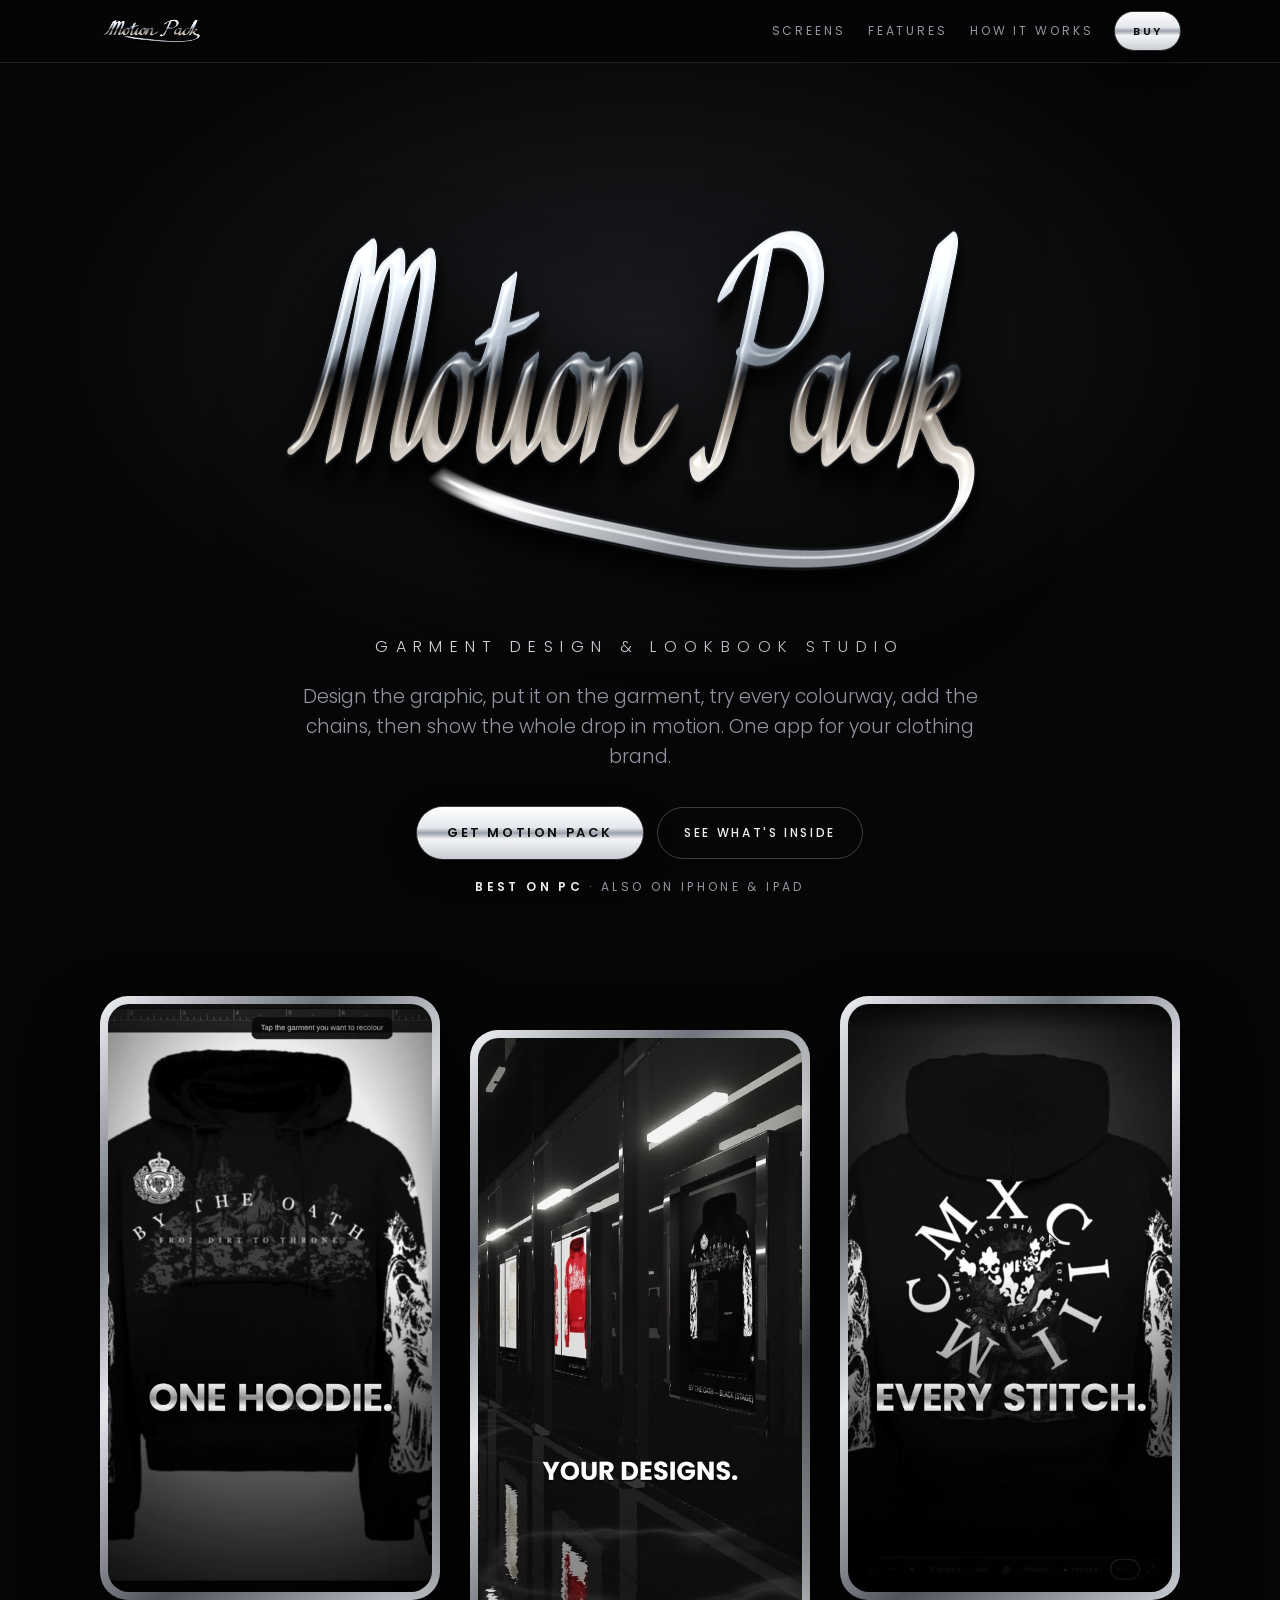
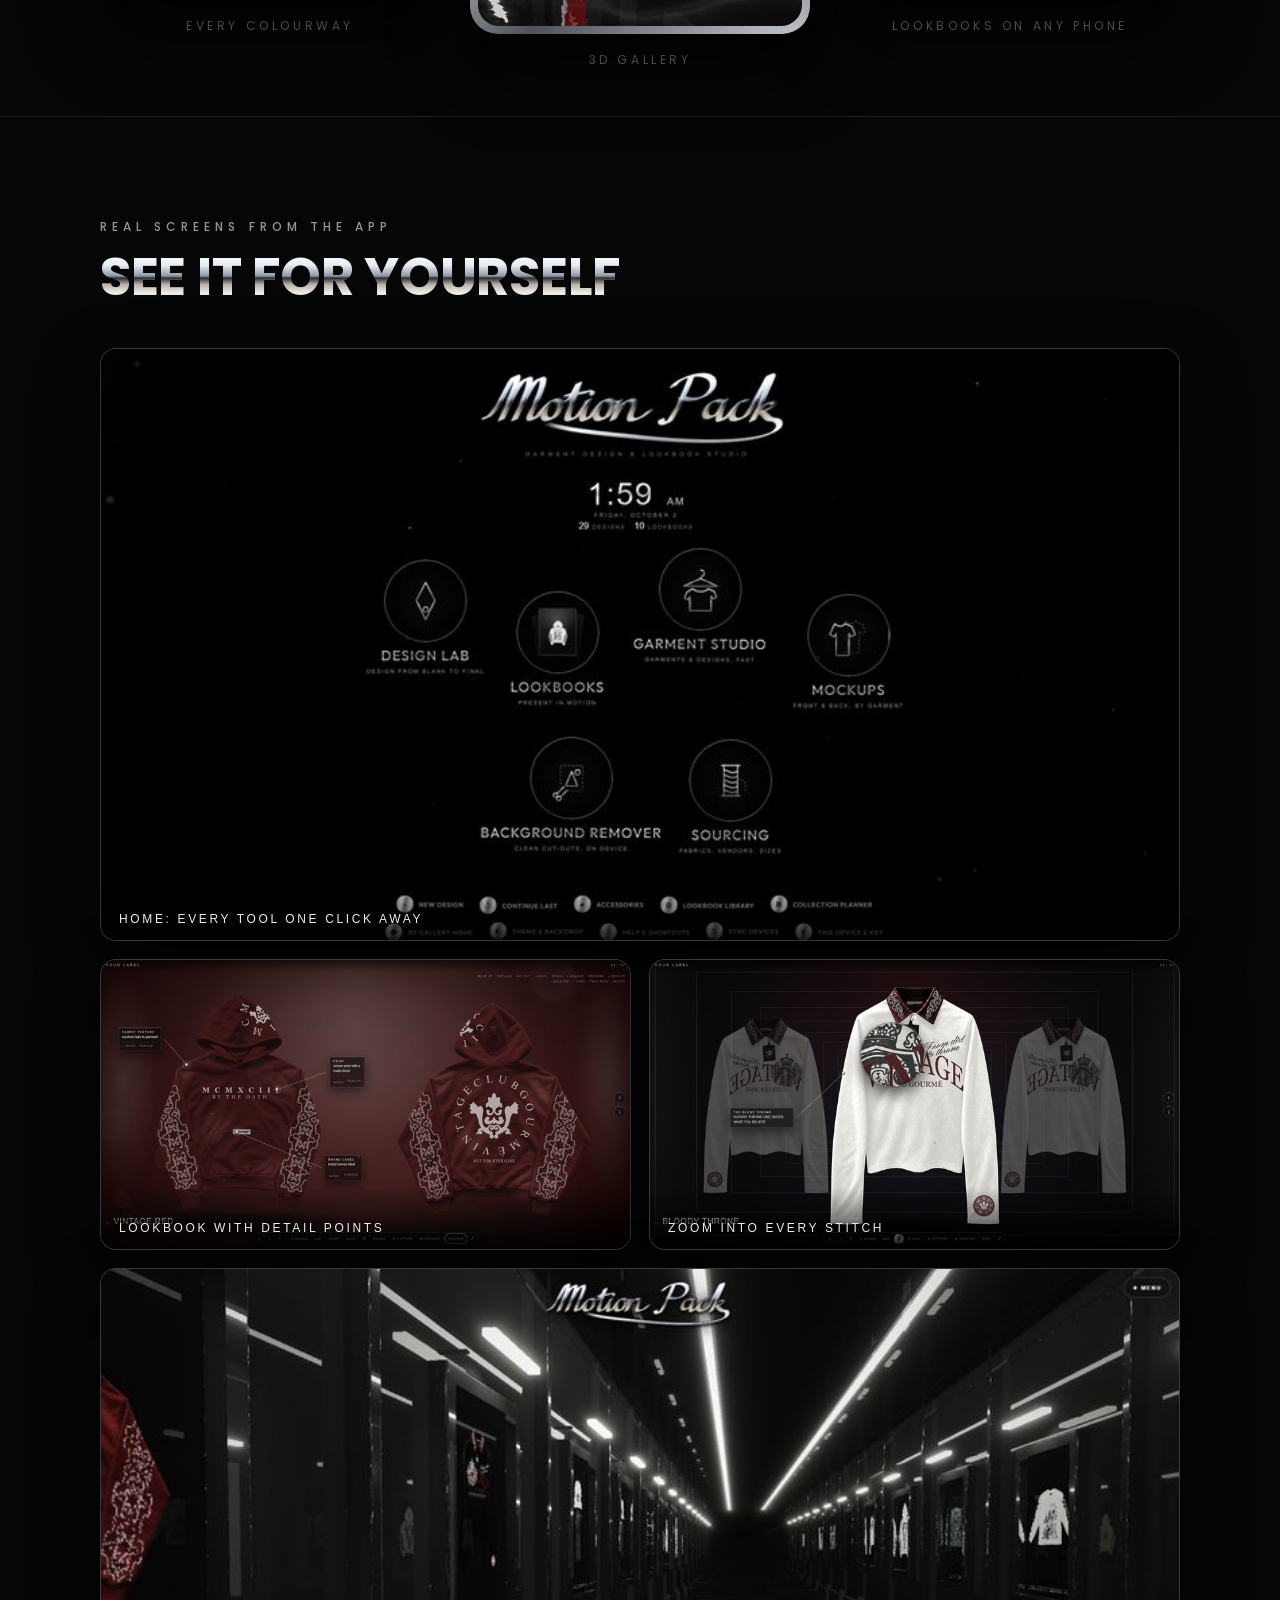
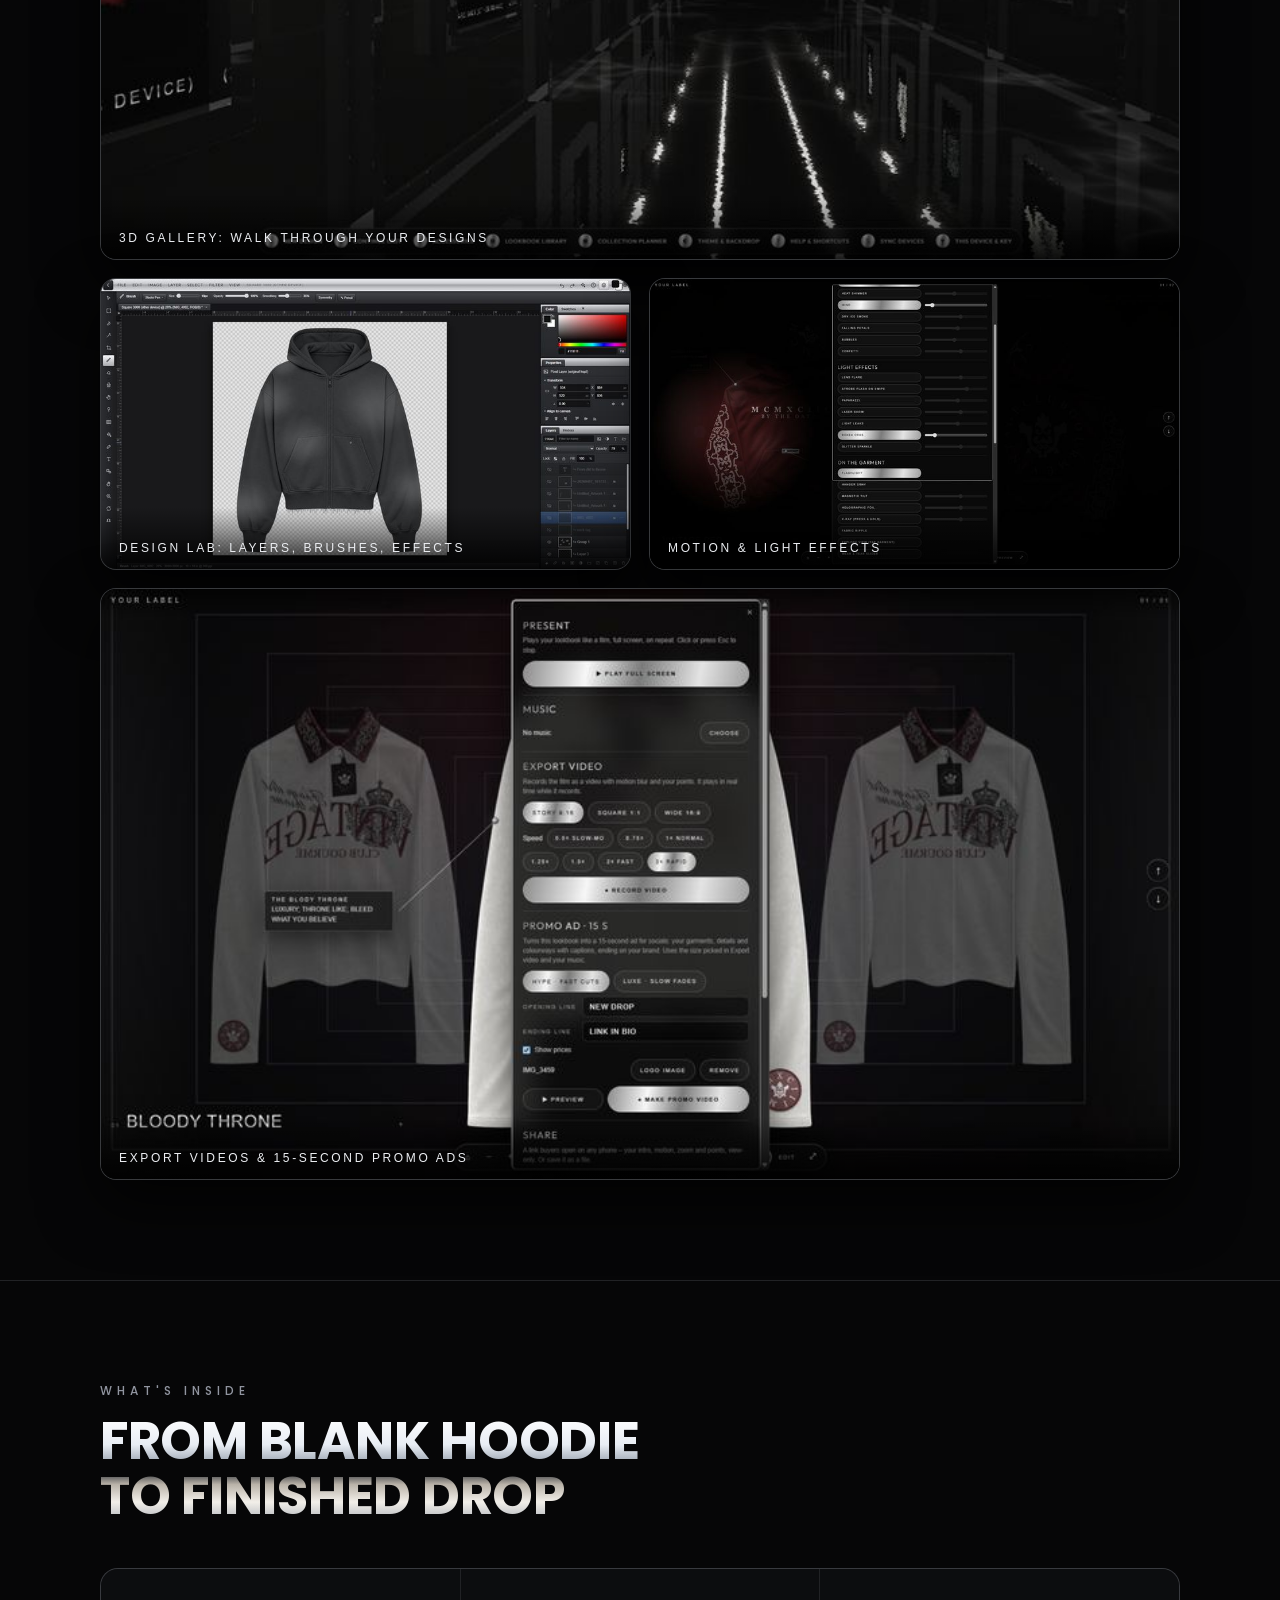
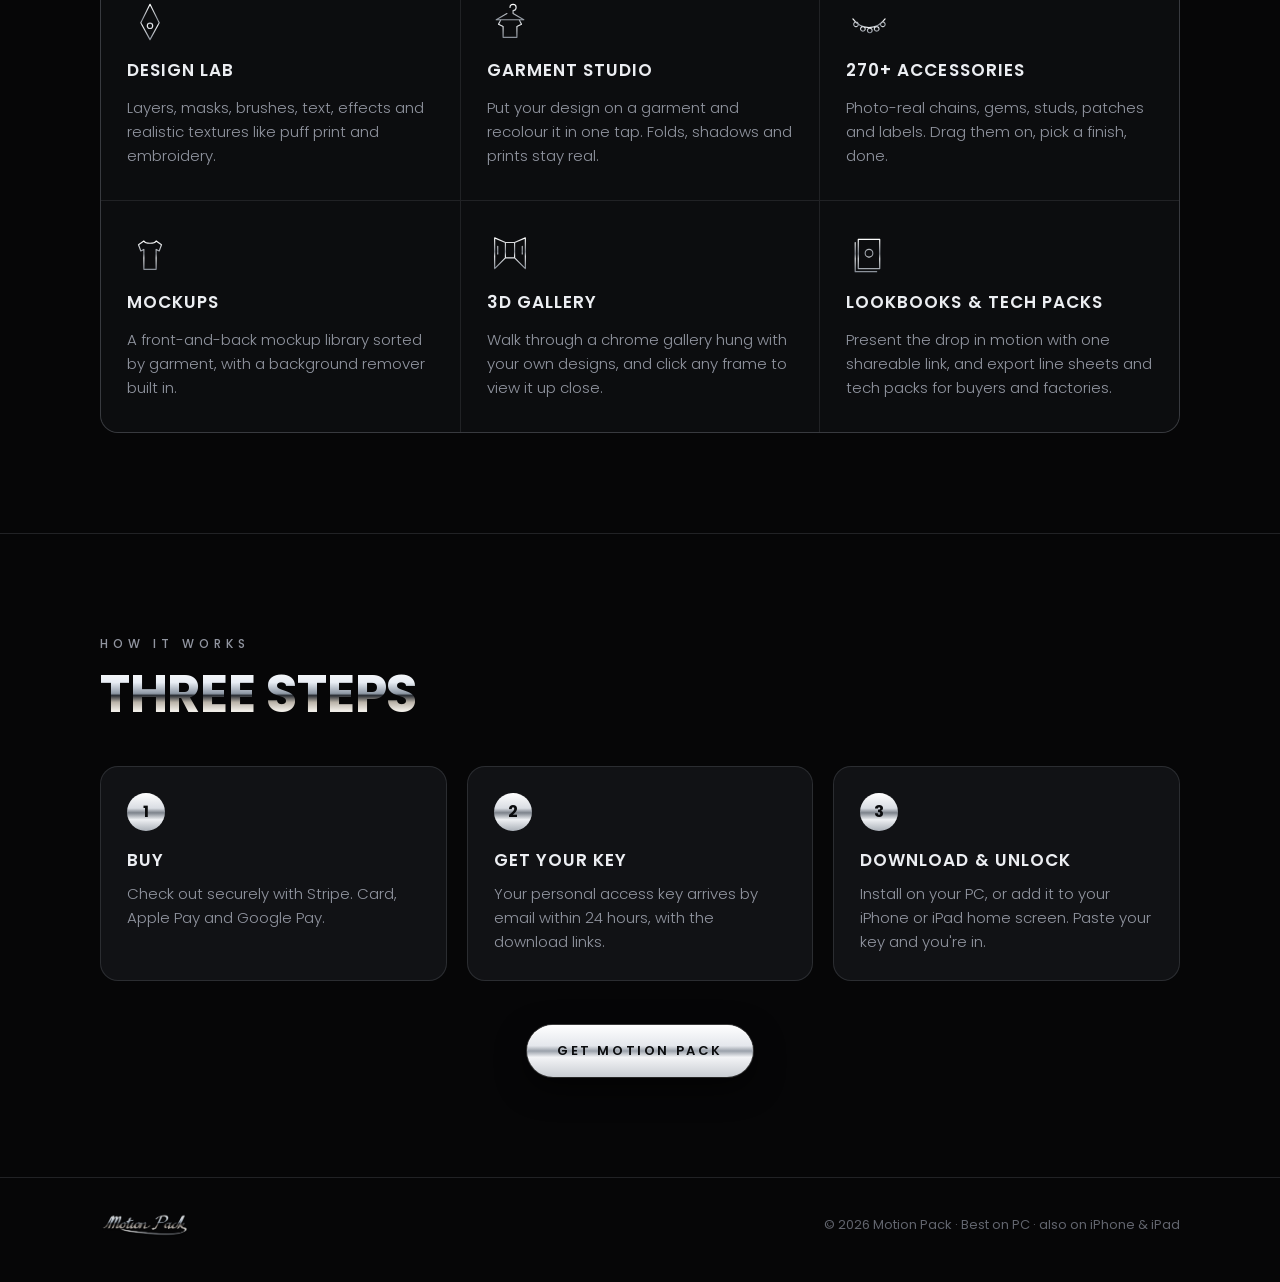
==== index.html @ 7b5545e6 "Add files via upload" ====
<!doctype html>
<html lang="en"><head><meta charset="utf-8"><meta name="viewport" content="width=device-width,initial-scale=1,viewport-fit=cover">
<meta name="theme-color" content="#060607">
<link rel="icon" href="media/favicon.png"><link rel="apple-touch-icon" href="media/apple-touch-icon.png">
<link rel="preconnect" href="https://fonts.googleapis.com"><link rel="preconnect" href="https://fonts.gstatic.com" crossorigin>
<link rel="stylesheet" href="https://fonts.googleapis.com/css2?family=Poppins:wght@300;400;500;600;700&display=swap">
<link rel="stylesheet" href="style.css">
<title>Motion Pack</title><meta name="description" content="Garment design & lookbook studio for clothing brands. Design, mock up, recolour and present your drop. Best on PC, also on iPhone & iPad."><meta property="og:title" content="Motion Pack"><meta property="og:description" content="Garment design & lookbook studio for clothing brands. Design, mock up, recolour and present your drop. Best on PC, also on iPhone & iPad."><meta property="og:image" content="media/share.jpg"><meta name="twitter:card" content="summary_large_image"></head><body>
<svg width="0" height="0" style="position:absolute" aria-hidden="true"><defs><linearGradient id="ch" x1="0" y1="0" x2="0" y2="1"><stop offset="0" stop-color="#fff"/><stop offset=".45" stop-color="#8d939c"/><stop offset=".6" stop-color="#eef0f3"/><stop offset="1" stop-color="#8a9099"/></linearGradient></defs></svg>
<header class="bar"><div class="wrap"><a class="mark" href="index.html" aria-label="Motion Pack home"><img src="media/logo.png" alt="Motion Pack"></a>
<nav><a class="opt" href="index.html#inside">Screens</a><a class="opt" href="index.html#features">Features</a><a class="opt" href="index.html#how">How it works</a><a class="btn sm" href="buy.html">Buy</a></nav></div></header>
<main>
<section class="hero"><div class="wrap">
  <h1 class="logo"><img src="media/logo.png" alt="Motion Pack" width="1600" height="455"><span class="glint" aria-hidden="true"></span></h1>
  <p class="tag">Garment design &amp; lookbook studio</p>
  <p class="lead">Design the graphic, put it on the garment, try every colourway, add the chains, then show the whole drop in motion. One app for your clothing brand.</p>
  <div class="cta"><a class="btn" href="buy.html">Get Motion Pack<span data-price-wrap> · <span data-price></span></span></a><a class="ghost" href="#features">See what's inside</a></div>
  <p class="devices"><b>Best on PC</b> · also on iPhone &amp; iPad</p>
</div></section>

<section class="reel" aria-label="Motion Pack in action"><div class="wrap"><div class="phones">
  <figure class="phone"><div class="glass"><video data-auto muted loop playsinline autoplay preload="metadata" poster="media/04-Every-Colourway.jpg" src="media/04-Every-Colourway.mp4"></video></div><figcaption>Every colourway</figcaption></figure>
  <figure class="phone"><div class="glass"><video data-auto muted loop playsinline autoplay preload="metadata" poster="media/02-3D-Gallery.jpg" src="media/02-3D-Gallery.mp4"></video></div><figcaption>3D gallery</figcaption></figure>
  <figure class="phone"><div class="glass"><video data-auto muted loop playsinline autoplay preload="metadata" poster="media/06-Lookbook-On-Phone.jpg" src="media/06-Lookbook-On-Phone.mp4"></video></div><figcaption>Lookbooks on any phone</figcaption></figure>
</div></div></section>

<section class="section" id="inside"><div class="wrap">
  <div class="head"><p class="eyebrow">Real screens from the app</p><h2 class="chrome">See it for yourself</h2></div>
  <div class="shots">
    <button class="shot wide" data-full="media/shots/home.jpg" aria-label="Open the home screen full size"><img src="media/shots/home-sm.jpg" alt="Motion Pack home screen with Design Lab, Lookbooks, Garment Studio, Mockups, Background Remover and Sourcing" loading="lazy" width="800" height="438"><span>Home: every tool one click away</span></button>
    <button class="shot" data-full="media/shots/lookbook-points.jpg" aria-label="Open the lookbook full size"><img src="media/shots/lookbook-points-sm.jpg" alt="Hoodie front and back in a lookbook with detail points for fabric, print and label" loading="lazy" width="800" height="438"><span>Lookbook with detail points</span></button>
    <button class="shot" data-full="media/shots/zoom.jpg" aria-label="Open the zoom view full size"><img src="media/shots/zoom-sm.jpg" alt="Long-sleeve polo with a magnifier showing the print up close" loading="lazy" width="800" height="438"><span>Zoom into every stitch</span></button>
    <button class="shot wide" data-full="media/shots/gallery-3d.jpg" aria-label="Open the 3D gallery full size"><img src="media/shots/gallery-3d-sm.jpg" alt="3D chrome gallery hall with your designs framed on both walls" loading="lazy" width="800" height="438"><span>3D gallery: walk through your designs</span></button>
    <button class="shot" data-full="media/shots/design-lab.jpg" aria-label="Open Design Lab full size"><img src="media/shots/design-lab-sm.jpg" alt="Design Lab editor with layers, brushes and a zip hoodie on the canvas" loading="lazy" width="800" height="438"><span>Design Lab: layers, brushes, effects</span></button>
    <button class="shot" data-full="media/shots/effects.jpg" aria-label="Open the effects panel full size"><img src="media/shots/effects-sm.jpg" alt="Motion effects list including wind, bokeh orbs, flashlight and holographic foil" loading="lazy" width="800" height="438"><span>Motion &amp; light effects</span></button>
    <button class="shot wide" data-full="media/shots/present.jpg" aria-label="Open the present panel full size"><img src="media/shots/present-sm.jpg" alt="Present panel with full-screen play, video export and a 15-second promo ad maker" loading="lazy" width="800" height="438"><span>Export videos &amp; 15-second promo ads</span></button>
  </div>
</div></section>
<div class="lb" id="lb" hidden><button class="lbx" aria-label="Close">&times;</button><img alt=""></div>

<section class="section" id="features"><div class="wrap">
  <div class="head"><p class="eyebrow">What's inside</p><h2 class="chrome">From blank hoodie<br>to finished drop</h2></div>
  <div class="grid">
    <article class="feat"><svg viewBox="0 0 120 120" aria-hidden="true"><path d="M60 14 L84 62 L60 106 L36 62 Z M67 70 a7 7 0 1 1 -14 0 a7 7 0 1 1 14 0"/></svg><h3>Design Lab</h3><p>Layers, masks, brushes, text, effects and realistic textures like puff print and embroidery.</p></article>
    <article class="feat"><svg viewBox="0 0 120 120" aria-hidden="true"><path d="M60 22 a8 8 0 1 1 8 8 v8 L96 54 H24 L52 38 M36 54 L30 66 L42 72 V100 H78 V72 L90 66 L84 54"/></svg><h3>Garment Studio</h3><p>Put your design on a garment and recolour it in one tap. Folds, shadows and prints stay real.</p></article>
    <article class="feat"><svg viewBox="0 0 120 120" aria-hidden="true"><path d="M18 52 C40 82 80 82 102 52 M26 60 a6 6 0 1 0 0.1 0 M44 72 a6 6 0 1 0 0.1 0 M62 76 a6 6 0 1 0 0.1 0 M80 72 a6 6 0 1 0 0.1 0 M96 60 a6 6 0 1 0 0.1 0"/></svg><h3>270+ accessories</h3><p>Photo-real chains, gems, studs, patches and labels. Drag them on, pick a finish, done.</p></article>
    <article class="feat"><svg viewBox="0 0 120 120" aria-hidden="true"><path d="M44 26 L30 36 L36 52 L44 48 V100 H76 V48 L84 52 L90 36 L76 26 C72 34 48 34 44 26 Z"/></svg><h3>Mockups</h3><p>A front-and-back mockup library sorted by garment, with a background remover built in.</p></article>
    <article class="feat"><svg viewBox="0 0 120 120" aria-hidden="true"><path d="M20 98 L48 70 V30 L20 18 Z M100 98 L72 70 V30 L100 18 Z M48 30 H72 M48 70 H72 M28 40 v20 M92 40 v20"/></svg><h3>3D gallery</h3><p>Walk through a chrome gallery hung with your own designs, and click any frame to view it up close.</p></article>
    <article class="feat"><svg viewBox="0 0 120 120" aria-hidden="true"><path d="M32 22 h56 v76 h-56 Z M24 30 v76 h56 M70 58 a10 10 0 1 1 -20 0 a10 10 0 1 1 20 0"/></svg><h3>Lookbooks &amp; tech packs</h3><p>Present the drop in motion with one shareable link, and export line sheets and tech packs for buyers and factories.</p></article>
  </div>
</div></section>

<section class="section" id="how"><div class="wrap">
  <div class="head"><p class="eyebrow">How it works</p><h2 class="chrome">Three steps</h2></div>
  <div class="steps">
    <div class="step"><h3>Buy</h3><p>Check out securely with Stripe. Card, Apple Pay and Google Pay.</p></div>
    <div class="step"><h3>Get your key</h3><p>Your personal access key arrives by email within 24 hours, with the download links.</p></div>
    <div class="step"><h3>Download &amp; unlock</h3><p>Install on your PC, or add it to your iPhone or iPad home screen. Paste your key and you're in.</p></div>
  </div>
  <div class="cta" style="margin-top:44px"><a class="btn" href="buy.html">Get Motion Pack</a></div>
</div></section>
</main>
<footer><div class="wrap"><img src="media/logo.png" alt="Motion Pack"><span data-mail-wrap>Questions: <span class="mail" data-mail></span></span><span>© <span id="yr">2026</span> Motion Pack · Best on PC · also on iPhone &amp; iPad</span></div></footer>
<script src="config.js"></script><script src="site.js"></script>
</body></html>
---- style.css ----
/* Motion Pack site: one dark chrome world, like the app. Centered stage, chrome type, video "phones". */
:root{
  --bg:#060607;--bg2:#0c0d0f;--panel:#111215;--line:rgba(214,222,235,.13);--line2:rgba(214,222,235,.26);
  --fg:#eceef2;--muted:#9195a0;--dim:#61646d;--hi:#ffffff;
  --chrome:linear-gradient(180deg,#fff 0%,#e8edf4 28%,#8f99a6 48%,#2a2e34 52%,#b9b2a8 64%,#f2efe9 80%,#a9aeb6 100%);
  --chrome-soft:linear-gradient(180deg,#fff,#d9dde3 40%,#7d838c 52%,#eef0f3 70%,#aab0b8);
  --f-ui:"Poppins","Helvetica Neue",Helvetica,Arial,sans-serif;
  --r:18px;color-scheme:dark}
*{box-sizing:border-box}
[hidden]{display:none!important}
html{background:var(--bg)}
body{margin:0;background:var(--bg);color:var(--fg);font:400 16px/1.6 var(--f-ui);-webkit-font-smoothing:antialiased;overflow-x:hidden}
a{color:inherit}
img,video{max-width:100%;display:block}
.wrap{width:100%;max-width:1120px;margin:0 auto;padding-inline:20px}
.chrome{background:var(--chrome);-webkit-background-clip:text;background-clip:text;color:transparent}
.eyebrow{font-weight:500;font-size:12px;letter-spacing:.42em;text-transform:uppercase;color:var(--muted)}
h1,h2,h3{margin:0;text-wrap:balance}
h2{font-weight:700;font-size:clamp(30px,4.6vw,52px);line-height:1.05;text-transform:uppercase;letter-spacing:-.005em}
h3{font-weight:600;font-size:17px;letter-spacing:.06em;text-transform:uppercase}
p{margin:0}
.lead{color:var(--muted);font-weight:300;font-size:clamp(16px,1.8vw,19px);max-width:62ch}

/* top bar */
.bar{position:sticky;top:env(safe-area-inset-top,0px);z-index:20;background:rgba(6,6,7,.72);backdrop-filter:blur(14px);-webkit-backdrop-filter:blur(14px);border-bottom:1px solid var(--line)}
.bar .wrap{display:flex;align-items:center;justify-content:space-between;gap:16px;padding-block:12px}
.bar .mark{display:flex;align-items:center;gap:12px;text-decoration:none}
.bar .mark img{height:30px;width:auto}
.bar nav{display:flex;align-items:center;gap:22px;font-size:12px;letter-spacing:.24em;text-transform:uppercase;color:var(--muted)}
.bar nav a{text-decoration:none}.bar nav a:hover{color:var(--fg)}
@media (max-width:640px){.bar nav .opt{display:none}}

/* buttons */
.btn{display:inline-flex;align-items:center;justify-content:center;gap:10px;min-height:52px;padding:0 30px;border-radius:999px;border:0;cursor:pointer;text-decoration:none;font:600 13px var(--f-ui);letter-spacing:.2em;text-transform:uppercase;color:#0b0c0e;
  background:linear-gradient(180deg,#ffffff 0%,#e4e7ec 40%,#9aa1aa 50%,#f3f4f6 62%,#c9cdd3 100%);box-shadow:0 10px 30px rgba(0,0,0,.6),inset 0 1px 0 #fff,0 0 0 1px rgba(255,255,255,.25);transition:transform .2s,box-shadow .2s}
.btn:hover{transform:translateY(-2px);box-shadow:0 16px 40px rgba(0,0,0,.7),inset 0 1px 0 #fff,0 0 30px rgba(220,230,245,.25)}
.btn:focus-visible,.ghost:focus-visible,a:focus-visible{outline:2px solid #dfe6f2;outline-offset:3px}
.btn.sm{min-height:38px;padding:0 18px;font-size:11px}
.ghost{display:inline-flex;align-items:center;min-height:52px;padding:0 26px;border-radius:999px;border:1px solid var(--line2);color:var(--fg);text-decoration:none;font:500 12px var(--f-ui);letter-spacing:.22em;text-transform:uppercase}
.ghost:hover{border-color:#cfd6e2}
.btn[aria-disabled="true"]{opacity:.55;pointer-events:none}

/* hero */
.hero{position:relative;text-align:center;padding-block:clamp(56px,9vw,110px) clamp(40px,6vw,70px);overflow:hidden}
.hero::before{content:"";position:absolute;inset:-20% -10% auto;height:120%;background:radial-gradient(ellipse 55% 45% at 50% 42%,rgba(190,205,225,.11),transparent 70%);pointer-events:none}
.logo{position:relative;width:min(760px,92%);margin:0 auto}
.logo img{width:100%;filter:drop-shadow(0 22px 40px rgba(0,0,0,.9))}
.logo .glint{position:absolute;inset:0;-webkit-mask:url(media/logo.png) center/100% 100% no-repeat;mask:url(media/logo.png) center/100% 100% no-repeat;
  background:linear-gradient(105deg,transparent 40%,rgba(255,255,255,.95) 49%,transparent 58%) no-repeat;background-size:260% 100%;background-position:130% 0;mix-blend-mode:screen;animation:glint 7s ease-in-out 1s infinite}
@keyframes glint{0%{background-position:130% 0}22%,100%{background-position:-30% 0}}
.reflect{width:min(760px,92%);margin:-6px auto 0;height:70px;overflow:hidden;opacity:.18;transform:scaleY(-1);-webkit-mask-image:linear-gradient(to top,#000,transparent 75%);mask-image:linear-gradient(to top,#000,transparent 75%);pointer-events:none}
.reflect img{width:100%}
.hero .tag{margin-top:6px;font-weight:300;font-size:clamp(13px,1.7vw,16px);letter-spacing:.46em;text-transform:uppercase;color:#cfd3da}
.hero .lead{margin:22px auto 0}
.cta{display:flex;flex-wrap:wrap;gap:14px;justify-content:center;margin-top:34px}
.devices{margin-top:18px;font-size:12px;letter-spacing:.28em;text-transform:uppercase;color:var(--muted)}
.devices b{color:var(--fg);font-weight:600}

/* video phones */
.reel{padding-block:30px 80px}
.phones{display:grid;grid-template-columns:repeat(3,minmax(0,1fr));gap:clamp(14px,2.4vw,30px);align-items:start}
.phone{margin:0}
.phone .glass{position:relative;aspect-ratio:9/16;max-width:100%;border-radius:28px;padding:8px;background:linear-gradient(135deg,#f0f2f5,#6f747c 24%,#e6e8ec 44%,#4e535a 70%,#c7ccd2);box-shadow:0 34px 70px rgba(0,0,0,.85)}
.phone video{width:100%;height:100%;object-fit:cover;border-radius:21px;background:#000}
.phone figcaption{margin-top:16px;text-align:center;font-size:12px;letter-spacing:.3em;text-transform:uppercase;color:var(--muted)}
.phone:nth-child(2){transform:translateY(34px)}
@media (max-width:700px){.phones{grid-template-columns:repeat(3,minmax(0,1fr));gap:10px}.phone .glass{border-radius:18px;padding:5px}.phone video{border-radius:14px}.phone figcaption{font-size:9.5px;letter-spacing:.16em}.phone:nth-child(2){transform:translateY(18px)}}

/* features */
.section{padding-block:clamp(60px,8vw,100px);border-top:1px solid var(--line)}
.head{display:grid;gap:14px;margin-bottom:44px}
.grid{display:grid;grid-template-columns:repeat(3,minmax(0,1fr));gap:1px;background:var(--line);border:1px solid var(--line);border-radius:var(--r);overflow:hidden}
.feat{background:var(--bg2);padding:30px 26px 32px;display:grid;gap:12px;align-content:start;min-width:0}
.feat svg{width:46px;height:46px;stroke:url(#ch);fill:none;stroke-width:3;stroke-linecap:round;stroke-linejoin:round}
.feat p{color:var(--muted);font-size:15px;font-weight:300}
@media (max-width:860px){.grid{grid-template-columns:repeat(2,minmax(0,1fr))}}
@media (max-width:520px){.grid{grid-template-columns:1fr}}

/* steps */
.steps{display:grid;grid-template-columns:repeat(3,minmax(0,1fr));gap:20px;counter-reset:s}
.step{border:1px solid var(--line);border-radius:var(--r);padding:26px;background:var(--panel);min-width:0}
.step::before{counter-increment:s;content:counter(s);display:grid;place-items:center;width:38px;height:38px;border-radius:50%;margin-bottom:16px;font-weight:700;color:#0b0c0e;background:var(--chrome-soft)}
.step p{color:var(--muted);font-size:15px;font-weight:300;margin-top:8px}
@media (max-width:760px){.steps{grid-template-columns:1fr}}

/* buy */
.buy{display:grid;grid-template-columns:minmax(0,1.05fr) minmax(0,.95fr);gap:clamp(24px,4vw,56px);align-items:start}
.card{position:relative;border-radius:24px;padding:clamp(28px,4vw,44px);background:linear-gradient(180deg,#16181c,#0b0c0e);border:1px solid var(--line2);box-shadow:0 40px 90px rgba(0,0,0,.8),inset 0 1px 0 rgba(255,255,255,.08)}
.card .icon{width:76px;height:76px;border-radius:18px;box-shadow:0 10px 30px #000,0 0 0 1px rgba(255,255,255,.1)}
.card h2{margin-top:22px;font-size:clamp(26px,3.4vw,36px)}
.price{display:flex;align-items:baseline;gap:12px;margin-top:14px}
.price b{font-size:clamp(44px,6vw,64px);font-weight:700;line-height:1;font-variant-numeric:tabular-nums}
.price span{color:var(--muted);font-size:14px;letter-spacing:.2em;text-transform:uppercase}
.list{list-style:none;padding:0;margin:24px 0 30px;display:grid;gap:12px}
.list li{display:grid;grid-template-columns:20px minmax(0,1fr);gap:12px;align-items:start;font-weight:300}
.list li::before{content:"";width:9px;height:9px;margin-top:9px;border-radius:50%;background:var(--chrome-soft);box-shadow:0 0 10px rgba(220,230,245,.4)}
.card .btn{width:100%}
.fine{margin-top:14px;font-size:13px;color:var(--dim);text-align:center}
.faq{display:grid;gap:10px}
.faq details{border:1px solid var(--line);border-radius:14px;background:var(--panel);padding:0 20px}
.faq summary{cursor:pointer;list-style:none;padding:18px 0;font-weight:500;display:flex;justify-content:space-between;gap:16px}
.faq summary::-webkit-details-marker{display:none}
.faq summary::after{content:"+";color:var(--muted);font-weight:300;font-size:22px;line-height:1}
.faq details[open] summary::after{content:"–"}
.faq details p{color:var(--muted);font-weight:300;padding-bottom:18px;margin-top:-4px}
@media (max-width:860px){.buy{grid-template-columns:1fr}}

/* app screens */
.shots{display:grid;grid-template-columns:repeat(2,minmax(0,1fr));gap:18px}
.shot{position:relative;display:block;padding:0;border:1px solid var(--line2);border-radius:16px;overflow:hidden;background:#000;cursor:zoom-in;color:var(--fg);text-align:left;box-shadow:0 24px 60px rgba(0,0,0,.7);transition:transform .25s,border-color .25s}
.shot.wide{grid-column:1/-1}
.shot img{width:100%;height:auto;aspect-ratio:16/8.76;object-fit:cover}
.shot span{position:absolute;left:0;right:0;bottom:0;padding:34px 18px 14px;background:linear-gradient(transparent,rgba(0,0,0,.85));font-size:12px;font-weight:500;letter-spacing:.22em;text-transform:uppercase}
.shot:hover{transform:translateY(-3px);border-color:#cfd6e2}
.shot:focus-visible{outline:2px solid #dfe6f2;outline-offset:3px}
@media (max-width:640px){.shots{grid-template-columns:1fr}.shot span{font-size:10.5px;letter-spacing:.16em}}
.lb{position:fixed;inset:0;z-index:50;display:grid;place-items:center;padding:24px;background:rgba(0,0,0,.92);cursor:zoom-out}
.lb img{max-width:100%;max-height:100%;border-radius:10px;box-shadow:0 30px 80px #000}
.lbx{position:absolute;top:calc(14px + env(safe-area-inset-top,0px));right:16px;width:44px;height:44px;border-radius:50%;border:1px solid var(--line2);background:#111;color:#fff;font-size:24px;cursor:pointer}

/* footer */
footer{border-top:1px solid var(--line);padding-block:34px 44px;color:var(--dim);font-size:13px}
footer .wrap{display:flex;flex-wrap:wrap;gap:12px 24px;justify-content:space-between;align-items:center}
footer img{height:26px;width:auto;opacity:.85}
.mail{user-select:all;color:var(--muted)}

@media (prefers-reduced-motion:reduce){.logo .glint{animation:none;display:none}.btn,.btn:hover{transition:none;transform:none}}
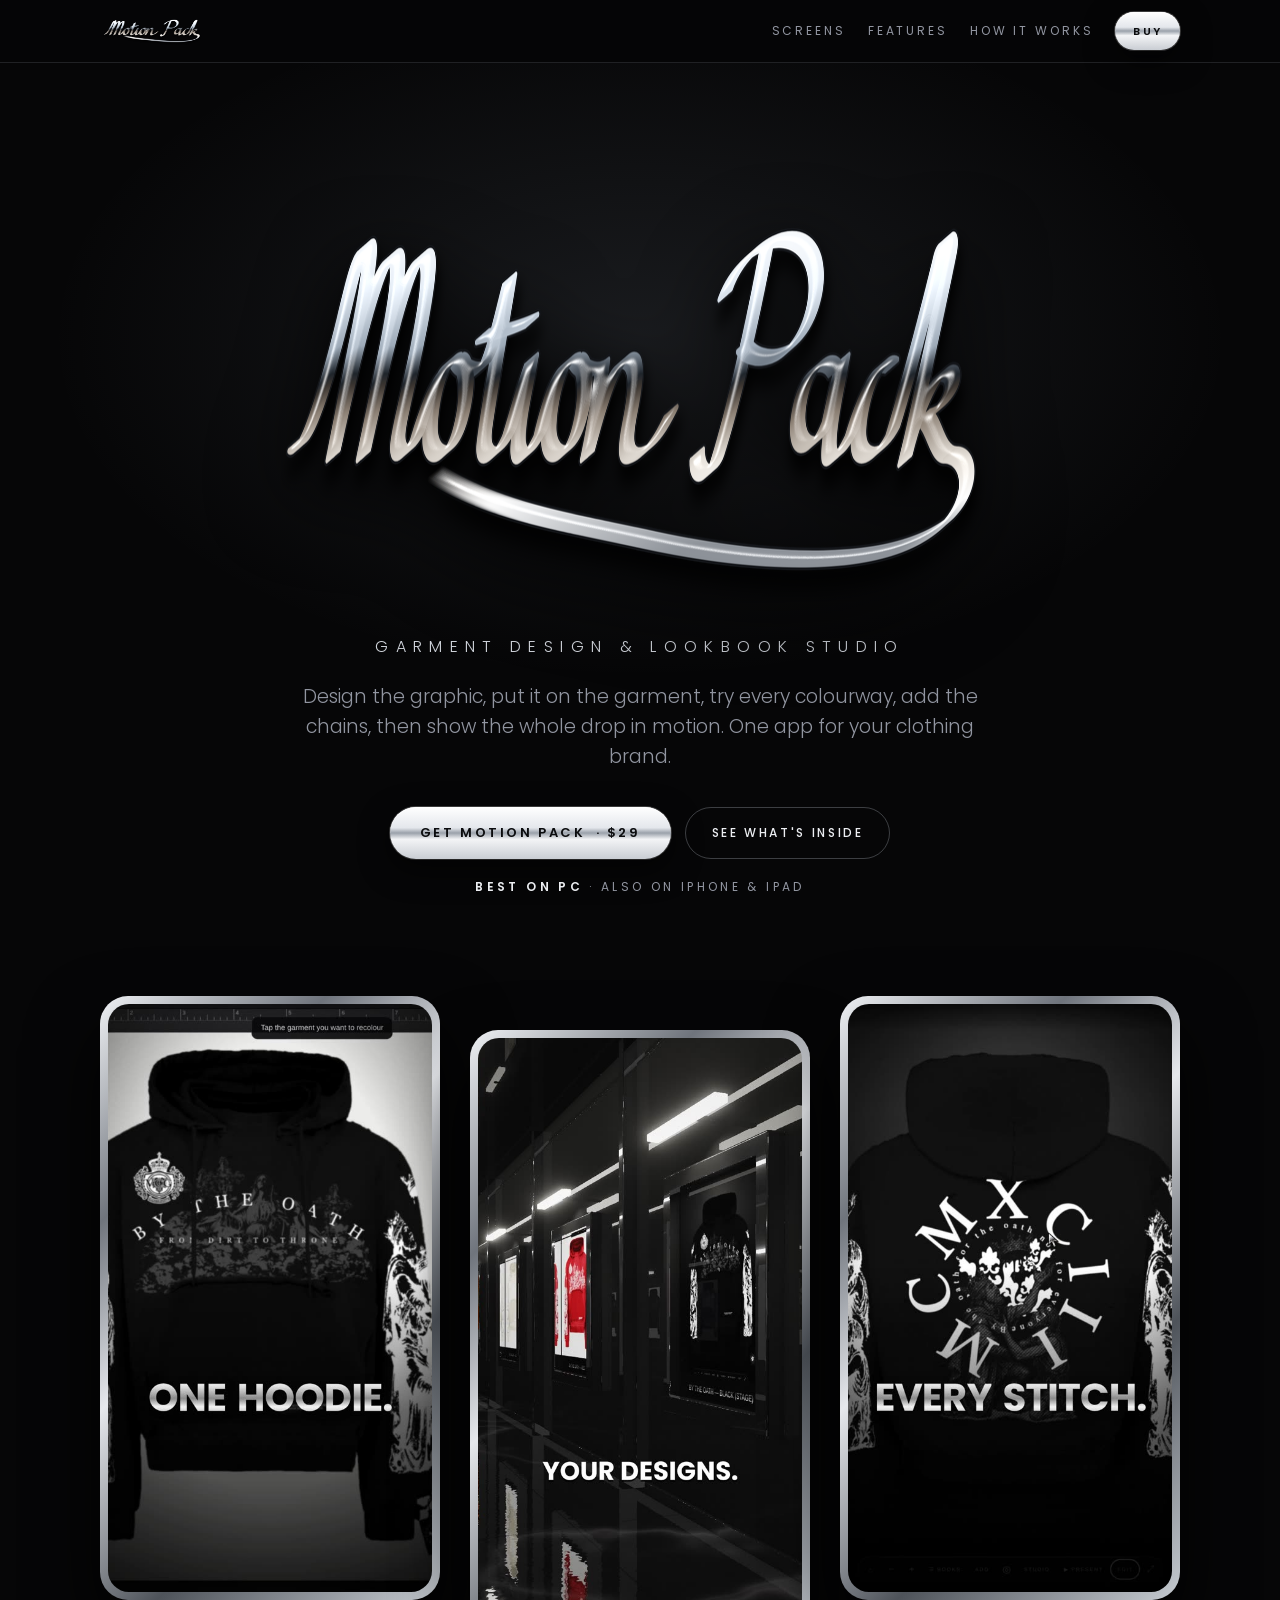
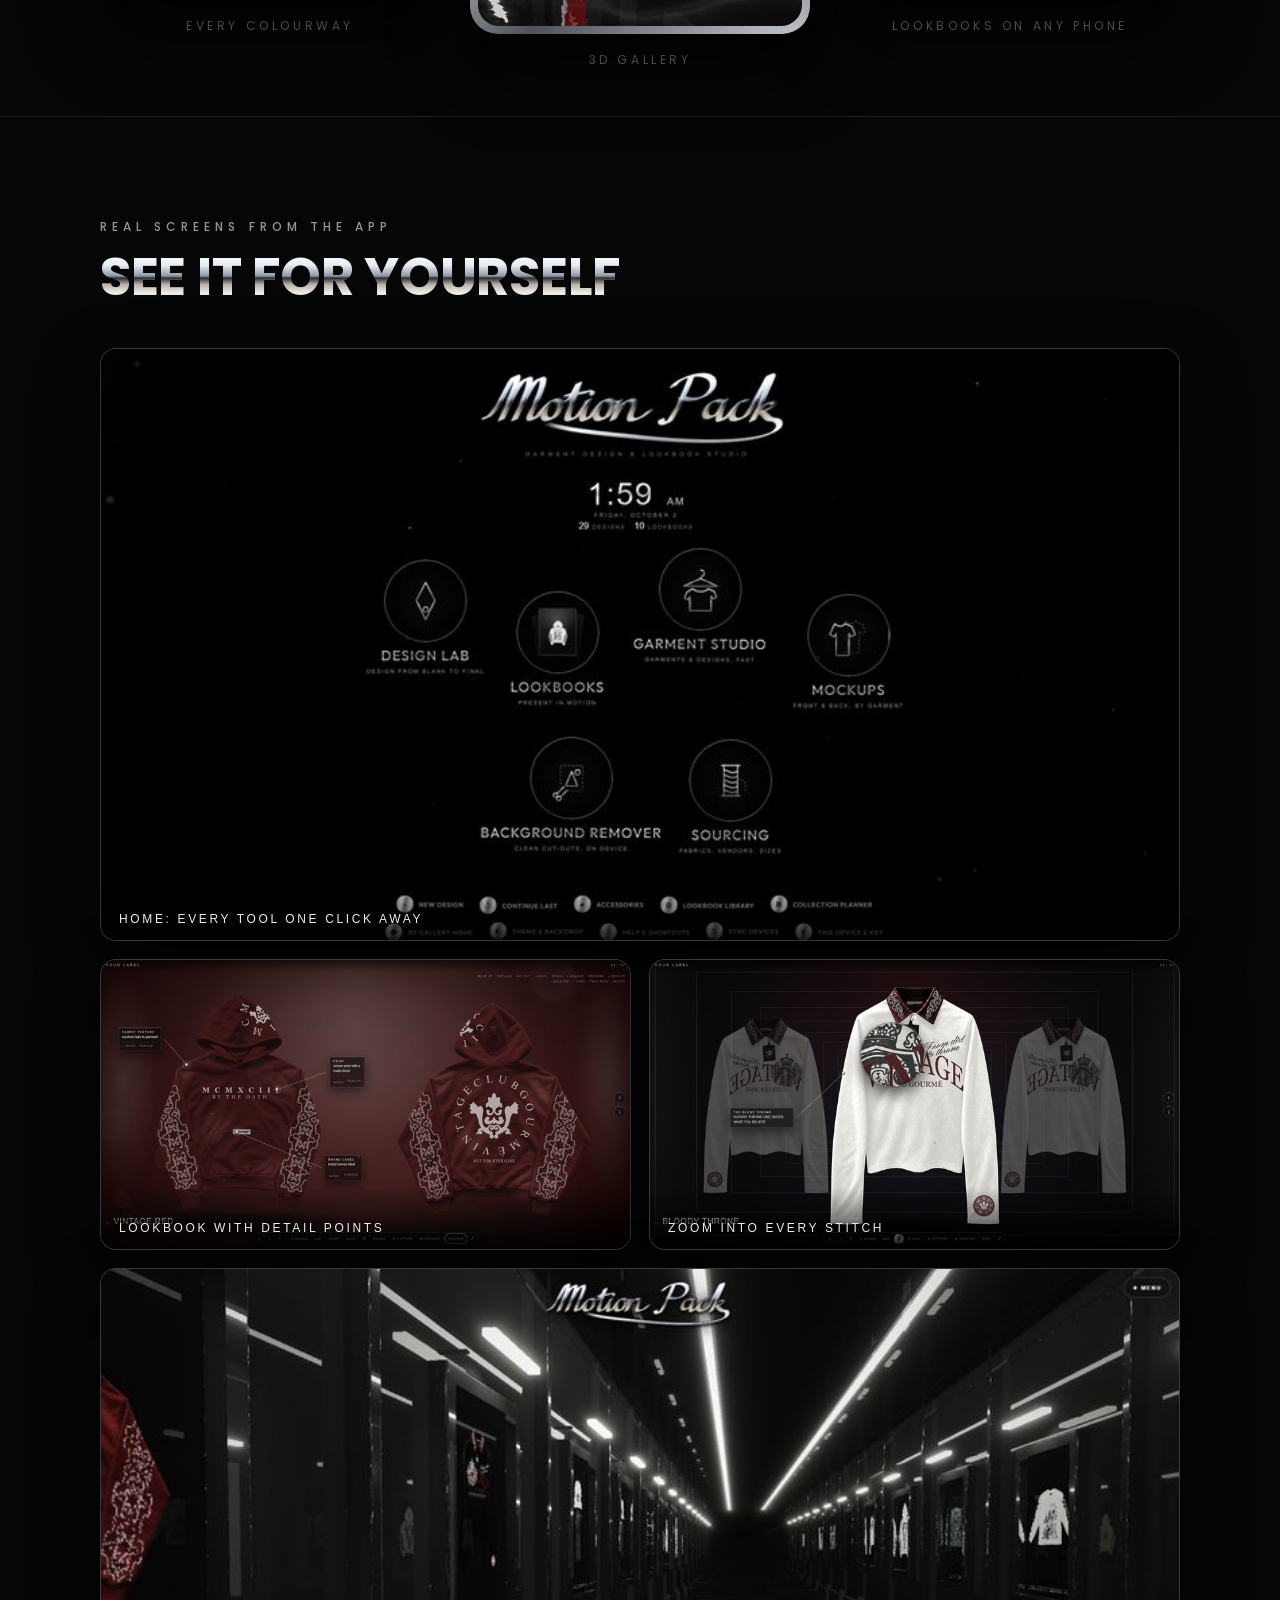
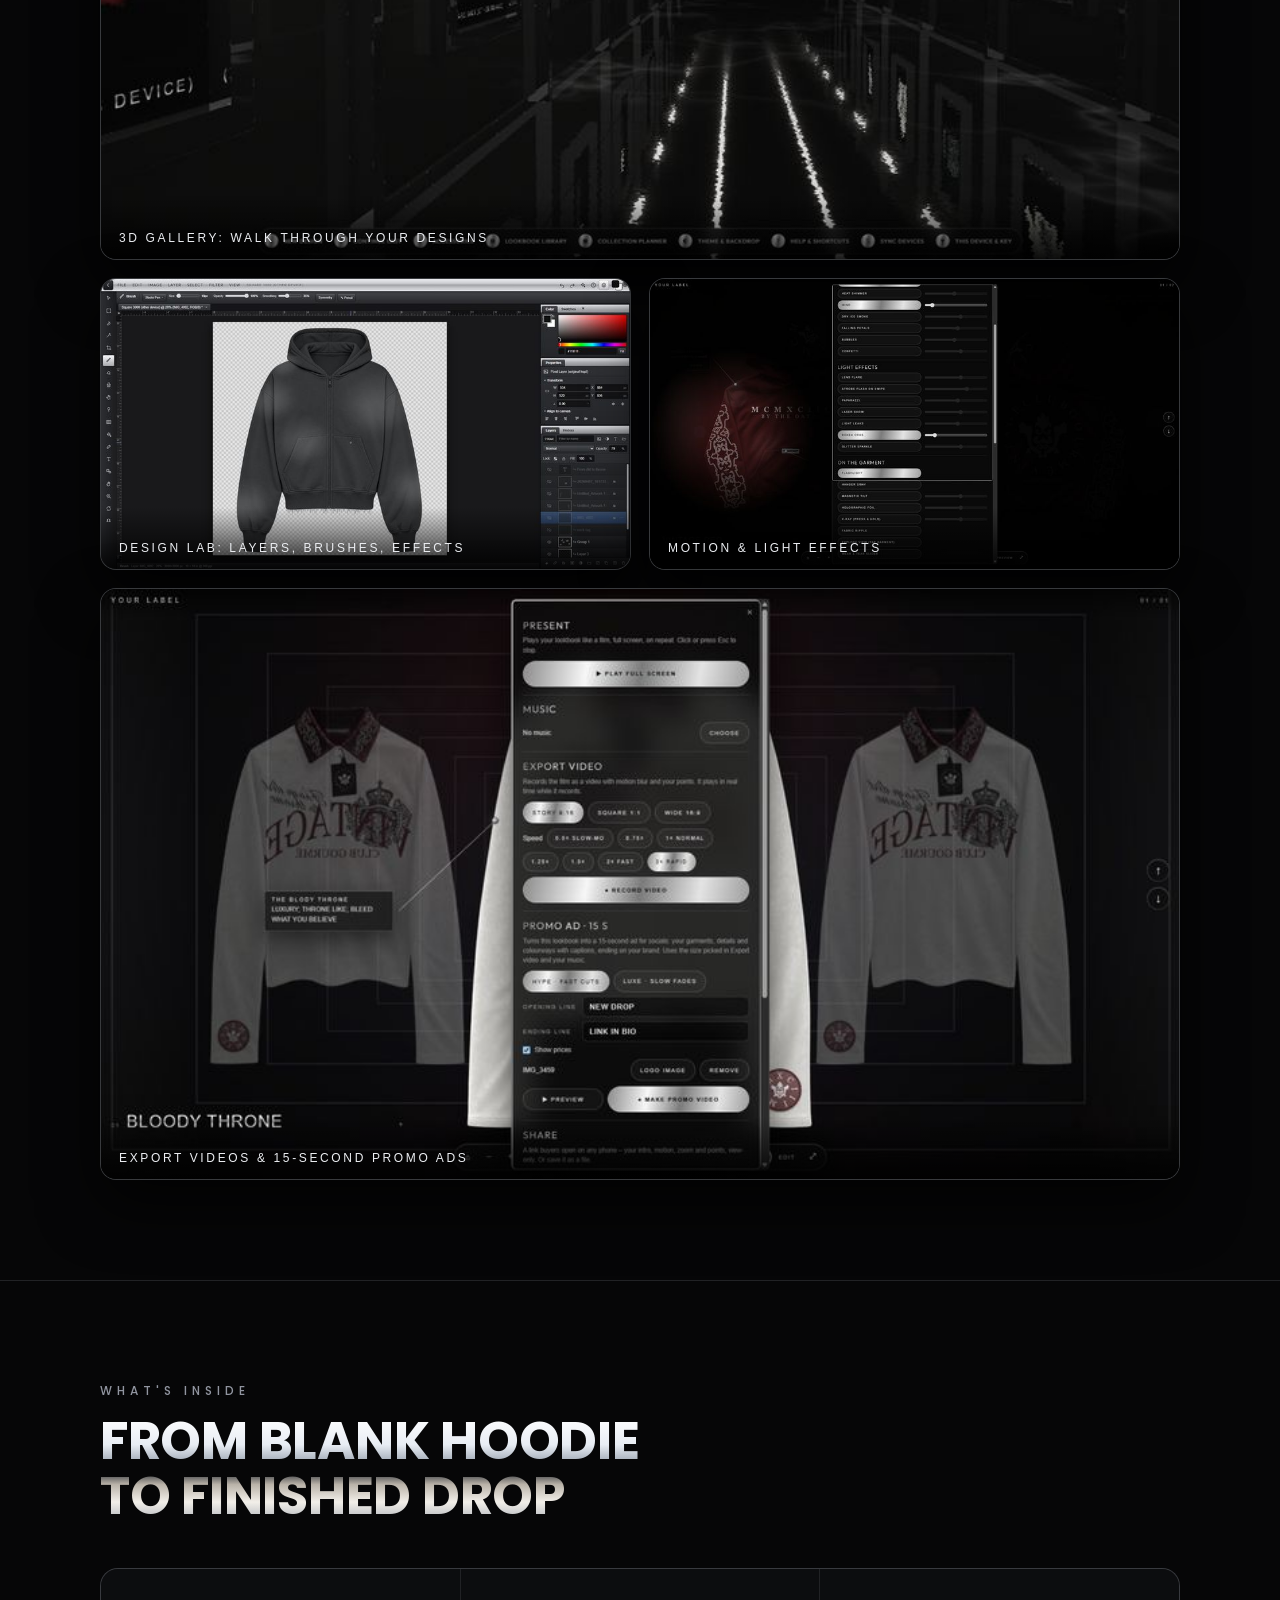
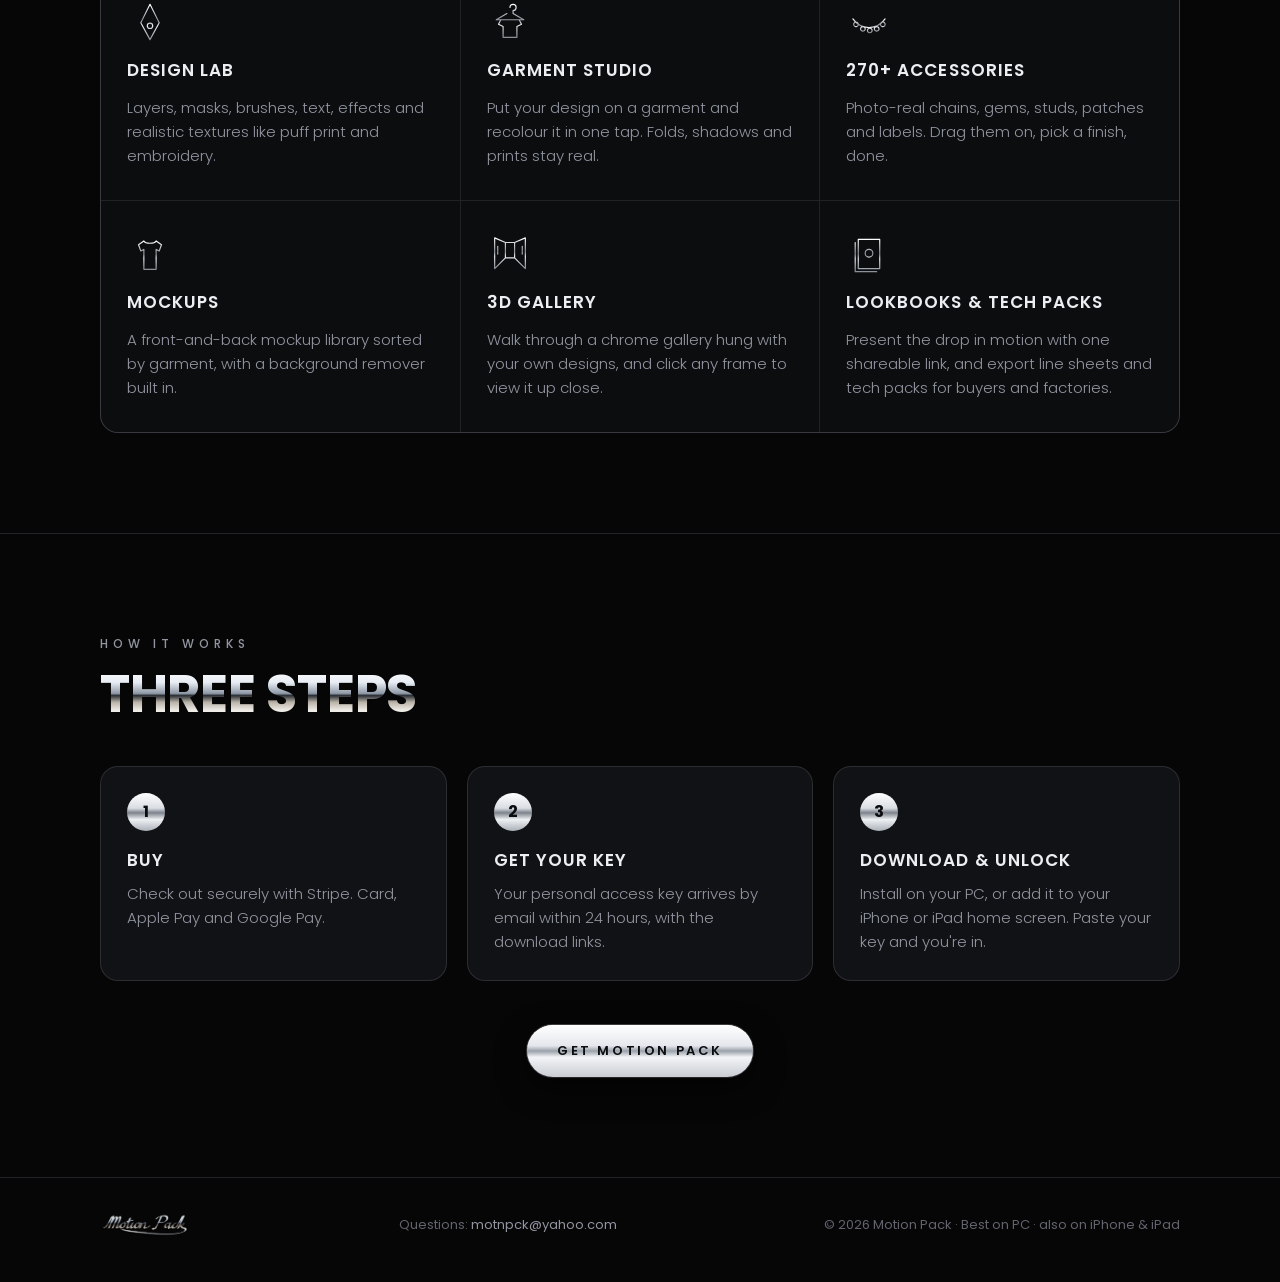
==== commit 881898c8: "Add files via upload" ====
--- a/index.html
+++ b/index.html
@@ -8,7 +8,7 @@
 <title>Motion Pack</title><meta name="description" content="Garment design & lookbook studio for clothing brands. Design, mock up, recolour and present your drop. Best on PC, also on iPhone & iPad."><meta property="og:title" content="Motion Pack"><meta property="og:description" content="Garment design & lookbook studio for clothing brands. Design, mock up, recolour and present your drop. Best on PC, also on iPhone & iPad."><meta property="og:image" content="media/share.jpg"><meta name="twitter:card" content="summary_large_image"></head><body>
 <svg width="0" height="0" style="position:absolute" aria-hidden="true"><defs><linearGradient id="ch" x1="0" y1="0" x2="0" y2="1"><stop offset="0" stop-color="#fff"/><stop offset=".45" stop-color="#8d939c"/><stop offset=".6" stop-color="#eef0f3"/><stop offset="1" stop-color="#8a9099"/></linearGradient></defs></svg>
 <header class="bar"><div class="wrap"><a class="mark" href="index.html" aria-label="Motion Pack home"><img src="media/logo.png" alt="Motion Pack"></a>
-<nav><a class="opt" href="index.html#inside">Screens</a><a class="opt" href="index.html#features">Features</a><a class="opt" href="index.html#how">How it works</a><a class="btn sm" href="buy.html">Buy</a></nav></div></header>
+<nav><a class="opt" href="index.html#inside">Screens</a><a class="opt" href="index.html#features">Features</a><a class="opt" href="index.html#how">How it works</a><a class="btn sm" data-buy href="buy.html">Buy</a></nav></div></header>
 <main>
 <section class="hero"><div class="wrap">
   <h1 class="logo"><img src="media/logo.png" alt="Motion Pack" width="1600" height="455"><span class="glint" aria-hidden="true"></span></h1>
